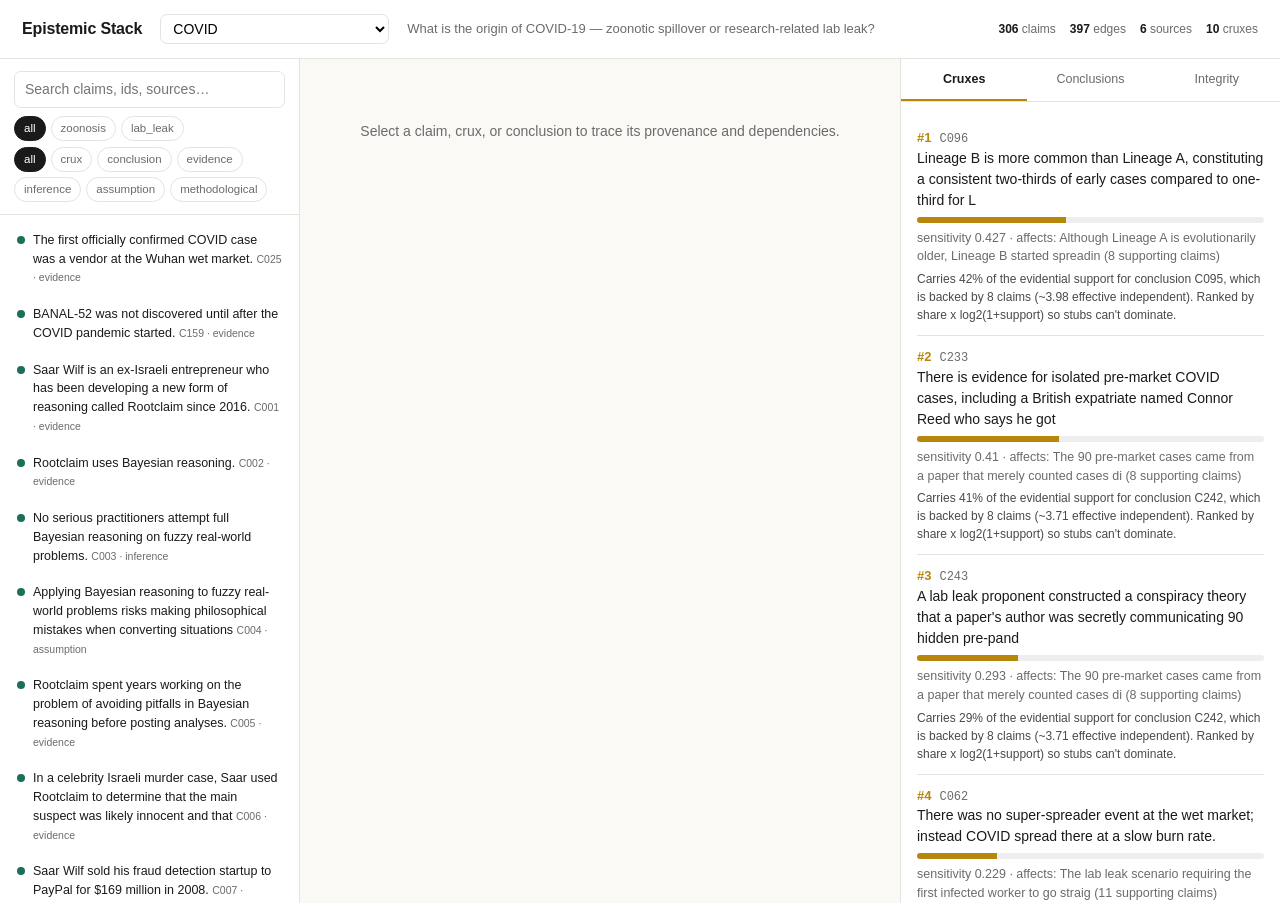
==== index.html @ 3ec90b54 "Add deployed web app: interrogable claim-graph viewer Static single-page app (web/) that loads pre-b" ====
<!DOCTYPE html>
<html lang="en">
<head>
<meta charset="utf-8">
<meta name="viewport" content="width=device-width, initial-scale=1">
<title>Epistemic Stack — claim-level provenance & crux detection</title>
<link rel="stylesheet" href="style.css">
</head>
<body>
<header>
  <h1>Epistemic&nbsp;Stack</h1>
  <select id="caseSelect" title="Choose a case"></select>
  <div class="q" id="question"></div>
  <div class="counts" id="counts"></div>
</header>

<div class="grid">
  <!-- LEFT: searchable, filterable claim index -->
  <div class="col left">
    <div class="toolbar">
      <input id="search" type="search" placeholder="Search claims, ids, sources…" autocomplete="off">
      <div class="chips" id="sideChips"></div>
      <div class="chips" id="kindChips" style="margin-top:6px"></div>
    </div>
    <div class="list" id="claimList"></div>
  </div>

  <!-- CENTER: the selected claim, its provenance, and its place in the graph -->
  <div class="col center" id="detail">
    <div class="empty">Select a claim, crux, or conclusion to trace its provenance and dependencies.</div>
  </div>

  <!-- RIGHT: deterministic assessment -->
  <div class="col right">
    <div class="tabs" id="tabs">
      <button data-tab="cruxes" class="on">Cruxes</button>
      <button data-tab="conclusions">Conclusions</button>
      <button data-tab="integrity">Integrity</button>
    </div>
    <div class="panel" id="panel"></div>
    <div class="method" id="method"></div>
  </div>
</div>

<script src="app.js"></script>
</body>
</html>
---- style.css ----
:root {
  --bg:#faf9f6; --ink:#1a1a1a; --muted:#6b6b6b; --line:#e4e3dd; --card:#fff;
  --zoo:#1d6f5c; --lab:#9c3b2e; --neutral:#586069; --crux:#b8860b; --accent:#2d5a8c;
  --warn:#a8320f; --chip:#f1f0ea;
}
* { box-sizing:border-box; }
html,body { margin:0; height:100%; }
body { font:14px/1.5 -apple-system,Segoe UI,Roboto,Helvetica,Arial,sans-serif;
  background:var(--bg); color:var(--ink); }
a { color:var(--accent); text-decoration:none; }
a:hover { text-decoration:underline; }
code { font:12px/1.4 ui-monospace,SFMono-Regular,Consolas,monospace; color:var(--muted); }
button { font:inherit; cursor:pointer; }

/* ---- header ---- */
header { padding:14px 22px; border-bottom:1px solid var(--line); background:var(--card);
  display:flex; align-items:center; gap:18px; flex-wrap:wrap; }
header h1 { margin:0; font-size:16px; font-weight:700; letter-spacing:-.01em; }
header .q { color:var(--muted); font-size:13px; max-width:640px; }
header select { font:inherit; padding:5px 8px; border:1px solid var(--line); border-radius:7px;
  background:#fff; }
.counts { margin-left:auto; font-size:12px; color:var(--muted); display:flex; gap:14px; }
.counts b { color:var(--ink); }

/* ---- layout ---- */
.grid { display:grid; grid-template-columns:300px 1fr 380px; height:calc(100vh - 56px); }
.col { overflow:auto; }
.left { border-right:1px solid var(--line); background:var(--card); }
.center { padding:22px 26px; }
.right { border-left:1px solid var(--line); background:var(--card); }

/* ---- left: search/filter/list ---- */
.toolbar { position:sticky; top:0; background:var(--card); padding:12px 14px;
  border-bottom:1px solid var(--line); z-index:2; }
.toolbar input { width:100%; padding:7px 10px; border:1px solid var(--line); border-radius:7px;
  font:inherit; margin-bottom:8px; }
.chips { display:flex; gap:5px; flex-wrap:wrap; }
.chips button { border:1px solid var(--line); background:#fff; padding:3px 9px; border-radius:20px;
  font-size:11.5px; color:var(--muted); }
.chips button.on { background:var(--ink); color:#fff; border-color:var(--ink); }
.list { padding:6px; }
.row { padding:8px 10px; border-radius:7px; cursor:pointer; border:1px solid transparent;
  display:flex; gap:8px; align-items:flex-start; }
.row:hover { background:var(--chip); }
.row.sel { background:#eef3f9; border-color:#cddcec; }
.row .dot { width:8px; height:8px; border-radius:50%; margin-top:5px; flex:none; background:var(--neutral); }
.row .dot.zoo { background:var(--zoo); } .row .dot.lab { background:var(--lab); }
.row .rtext { font-size:12.5px; }
.row .rid { font-size:10.5px; color:var(--muted); }
.row .star { color:var(--crux); font-size:11px; margin-left:auto; flex:none; }

/* ---- pills ---- */
.pill { display:inline-block; font-size:11px; padding:2px 8px; border-radius:20px;
  border:1px solid var(--line); color:var(--muted); background:#fff; }
.pill.zoo { color:var(--zoo); border-color:var(--zoo); }
.pill.lab { color:var(--lab); border-color:var(--lab); }
.pill.crux { color:var(--crux); border-color:var(--crux); font-weight:600; }
.pill.kind { background:var(--chip); border-color:var(--chip); }

/* ---- center: claim detail ---- */
.empty { color:var(--muted); padding:40px 0; text-align:center; }
.detail h2 { font-size:18px; line-height:1.4; margin:2px 0 12px; font-weight:600; }
.detail .pills { display:flex; gap:7px; flex-wrap:wrap; align-items:center; margin-bottom:14px; }
.span { border-left:3px solid var(--crux); background:#fbf7ec; padding:10px 14px; border-radius:0 7px 7px 0;
  font-size:13px; color:#3a3a3a; margin:10px 0; }
.span .attr { display:block; margin-top:6px; font-size:11.5px; color:var(--muted); font-style:normal; }
.framing { border-left:3px solid var(--lab); background:#fbf1ef; padding:8px 14px; border-radius:0 7px 7px 0;
  font-size:12.5px; margin:10px 0; }
.rel { margin-top:20px; }
.rel h3 { font-size:11.5px; text-transform:uppercase; letter-spacing:.05em; color:var(--muted);
  margin:0 0 8px; border-bottom:1px solid var(--line); padding-bottom:5px; }
.edge { display:flex; gap:9px; align-items:baseline; padding:6px 0; cursor:pointer; }
.edge:hover .etext { text-decoration:underline; }
.etype { font-size:10.5px; padding:1px 7px; border-radius:4px; background:var(--chip); color:var(--muted);
  flex:none; min-width:104px; text-align:center; }
.etype.depends_on { background:#eef3f9; color:var(--accent); }
.etype.is_evidence_for { background:#eef7f2; color:var(--zoo); }
.etype.contradicts { background:#fbf1ef; color:var(--lab); }
.etext { font-size:12.5px; } .etext .eid { color:var(--muted); font-size:10.5px; }

/* ---- right: assessment ---- */
.tabs { display:flex; border-bottom:1px solid var(--line); position:sticky; top:0; background:var(--card); z-index:2; }
.tabs button { flex:1; padding:11px 6px; border:none; background:none; color:var(--muted);
  font-size:12.5px; border-bottom:2px solid transparent; }
.tabs button.on { color:var(--ink); border-bottom-color:var(--crux); font-weight:600; }
.panel { padding:14px 16px; }
.item { padding:11px 0; border-bottom:1px solid var(--line); }
.item .top { display:flex; gap:8px; align-items:baseline; }
.item .rank { font-weight:700; color:var(--crux); font-size:13px; }
.item .aff { font-size:12.5px; color:var(--muted); margin:4px 0; }
.item .why { font-size:12px; color:#4a4a4a; margin-top:4px; }
.item.click { cursor:pointer; } .item.click:hover { background:var(--chip); margin:0 -16px; padding-left:16px; padding-right:16px; }
.bar { height:6px; background:#eee; border-radius:4px; overflow:hidden; margin:6px 0; }
.bar > span { display:block; height:100%; background:var(--crux); }
.bar.blue > span { background:var(--accent); }
.metric { display:flex; gap:6px; align-items:baseline; }
.metric b { font-size:15px; } .metric small { color:var(--muted); font-size:11px; }
.sev { font-size:10.5px; padding:1px 7px; border-radius:20px; font-weight:600; }
.sev.pure-circular { background:#fbe9e4; color:var(--warn); }
.sev.redundant { background:var(--chip); color:var(--muted); }
.muted { color:var(--muted); font-size:12px; }
.method { font-size:11px; color:var(--muted); padding:10px 16px; border-top:1px solid var(--line);
  background:#fbfbf9; }
.notrun { padding:60px 30px; text-align:center; color:var(--muted); }
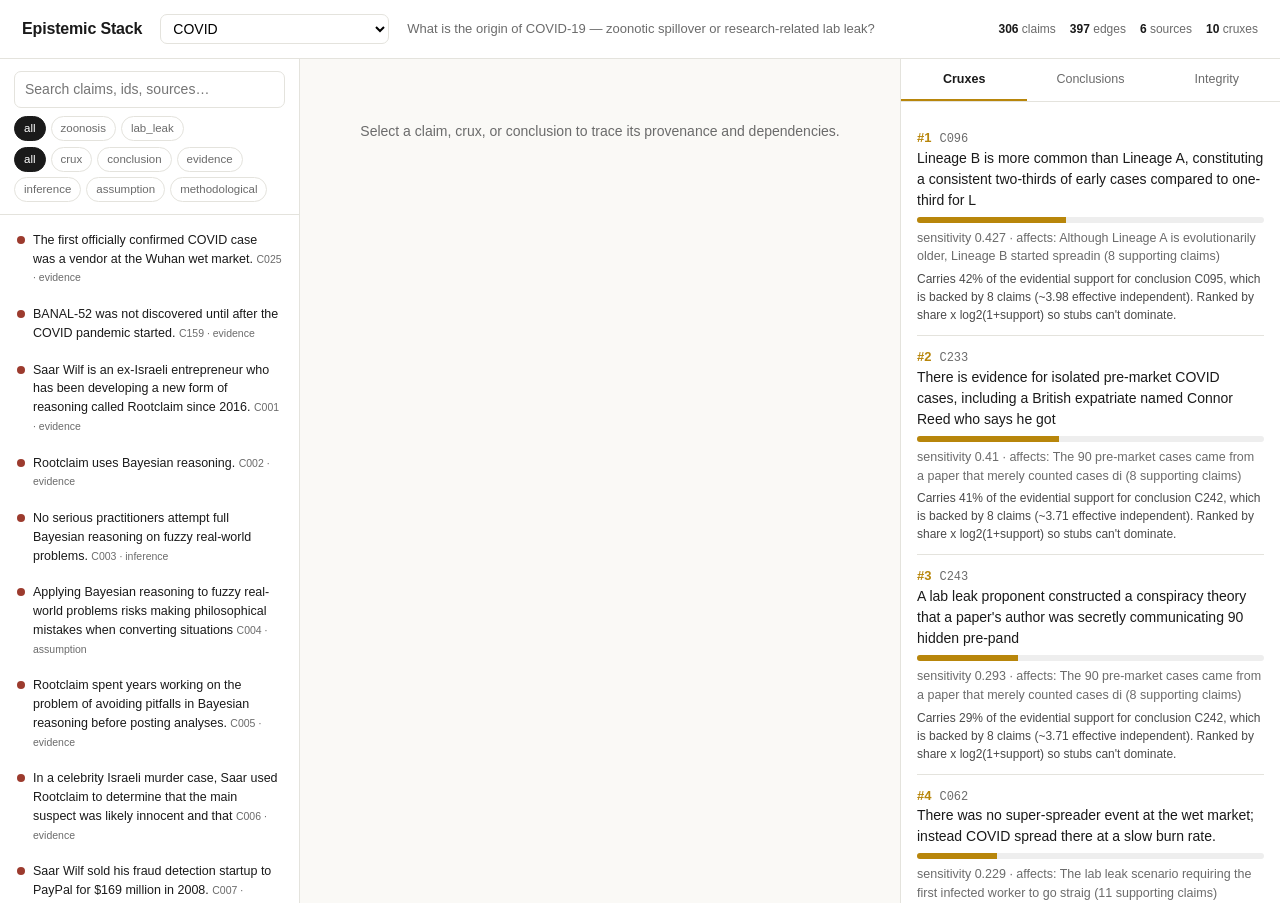
==== commit 755082fa: "Add inline SVG favicon: kill the only console error (favicon 404) Verified in-browser via Playwright" ====
--- a/index.html
+++ b/index.html
@@ -4,6 +4,7 @@
 <meta charset="utf-8">
 <meta name="viewport" content="width=device-width, initial-scale=1">
 <title>Epistemic Stack — claim-level provenance & crux detection</title>
+<link rel="icon" href="data:image/svg+xml,%3Csvg xmlns='http://www.w3.org/2000/svg' viewBox='0 0 32 32'%3E%3Crect width='32' height='32' rx='6' fill='%23b8860b'/%3E%3Ctext x='16' y='23' font-size='20' text-anchor='middle' fill='white' font-family='sans-serif'%3EE%3C/text%3E%3C/svg%3E">
 <link rel="stylesheet" href="style.css">
 </head>
 <body>
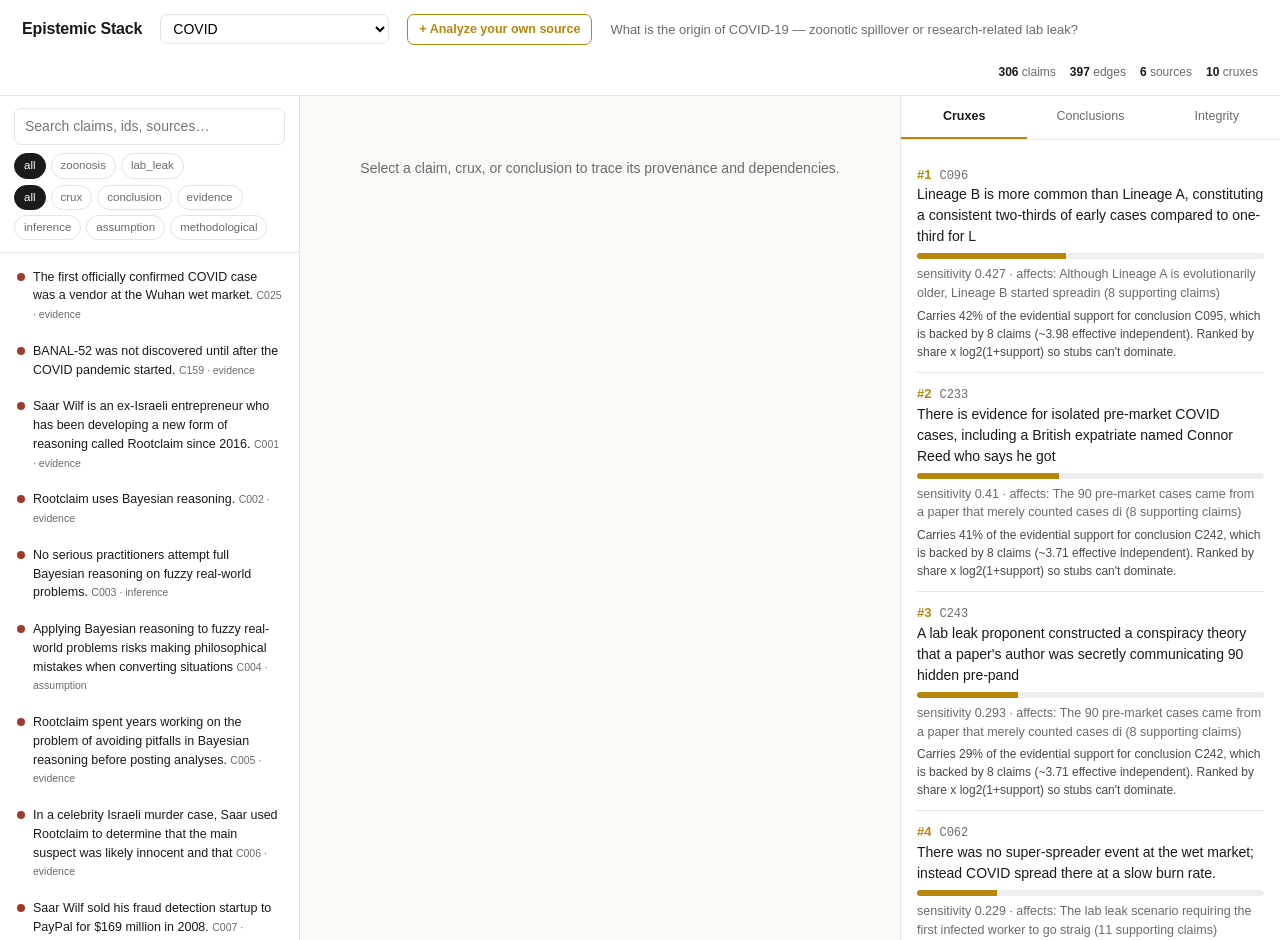
==== commit f409805c: "Add bring-your-own-source: live deterministic warrant audit on user graphs Users turn any article in" ====
--- a/index.html
+++ b/index.html
@@ -11,6 +11,7 @@
 <header>
   <h1>Epistemic&nbsp;Stack</h1>
   <select id="caseSelect" title="Choose a case"></select>
+  <button id="byoBtn" class="byobtn" title="Audit a claim graph you built from your own sources">+ Analyze your own source</button>
   <div class="q" id="question"></div>
   <div class="counts" id="counts"></div>
 </header>
@@ -43,6 +44,44 @@
   </div>
 </div>
 
+<!-- BRING YOUR OWN: audit a claim graph the user built from any source, no API key -->
+<div id="byo" class="modal hidden">
+  <div class="modalcard">
+    <div class="modalhead">
+      <b>Analyze your own source</b>
+      <button id="byoClose" class="x" title="Close">×</button>
+    </div>
+    <div class="modalbody">
+      <p class="muted">
+        The warrant audit (concentration, effective-independent count, circular-support) is pure
+        graph arithmetic — <b>no API key, nothing sent to us</b>. You supply the claim graph; this
+        tool computes the numbers, deterministically. Turning your article into that graph is the
+        one step that needs a model, so you run it in <b>your own Claude</b>:
+      </p>
+      <ol class="steps">
+        <li>Copy the prompt below into Claude (or Claude Code), then paste your article(s) after it.</li>
+        <li>Claude returns one JSON object (claims + typed edges). Save or copy it.</li>
+        <li>Drop that JSON here → get an instant, reproducible warrant audit.</li>
+      </ol>
+      <div class="promptbox">
+        <button id="byoCopy" class="copybtn">Copy prompt</button>
+        <textarea id="byoPrompt" readonly spellcheck="false"></textarea>
+      </div>
+      <div class="drop">
+        <label class="filelbl">Upload JSON file
+          <input id="byoFile" type="file" accept="application/json,.json" hidden></label>
+        <span class="muted">or paste the JSON below</span>
+      </div>
+      <textarea id="byoPaste" placeholder='{ "question": "...", "claims": [...], "edges": [...] }'
+        spellcheck="false"></textarea>
+      <div class="modalfoot">
+        <button id="byoRun" class="runbtn">Run warrant audit</button>
+        <span id="byoMsg" class="byomsg"></span>
+      </div>
+    </div>
+  </div>
+</div>
+
 <script src="app.js"></script>
 </body>
 </html>
--- a/style.css
+++ b/style.css
@@ -102,3 +102,62 @@
 .method { font-size:11px; color:var(--muted); padding:10px 16px; border-top:1px solid var(--line);
   background:#fbfbf9; }
 .notrun { padding:60px 30px; text-align:center; color:var(--muted); }
+
+/* ---- center: Detail/Support-tree toggle + tree viz ---- */
+.viewtoggle { display:flex; gap:6px; margin-bottom:16px; }
+.viewtoggle button { border:1px solid var(--line); background:#fff; padding:4px 13px; border-radius:7px;
+  font-size:12.5px; color:var(--muted); }
+.viewtoggle button.on { background:var(--ink); color:#fff; border-color:var(--ink); }
+.gcap { font-size:13px; color:#333; margin-bottom:2px; }
+.tmetrics { font-size:12px; color:var(--muted); margin-bottom:10px; }
+.tmetrics b { color:var(--ink); font-size:14px; }
+.gsvg { width:100%; height:auto; max-height:480px; border:1px solid var(--line); border-radius:9px;
+  background:#fcfcfa; }
+.gsvg text { font-family:-apple-system,Segoe UI,Roboto,sans-serif; }
+.tchips { display:flex; flex-direction:column; gap:6px; }
+.tchips button { text-align:left; border:1px solid var(--line); background:#fff; padding:8px 11px;
+  border-radius:7px; font-size:12.5px; cursor:pointer; }
+.tchips button:hover { background:var(--chip); }
+
+/* ---- bring-your-own: header button + modal ---- */
+.byobtn { border:1px solid var(--crux); color:var(--crux); background:#fff; padding:5px 11px;
+  border-radius:7px; font-size:12.5px; font-weight:600; }
+.byobtn:hover { background:#fbf7ec; }
+.modal { position:fixed; inset:0; background:rgba(26,26,26,.42); display:flex;
+  align-items:flex-start; justify-content:center; padding:40px 16px; z-index:50; overflow:auto; }
+.modal.hidden { display:none; }
+.modalcard { background:var(--card); border-radius:12px; width:100%; max-width:720px;
+  box-shadow:0 14px 50px rgba(0,0,0,.25); }
+.modalhead { display:flex; align-items:center; justify-content:space-between;
+  padding:16px 20px; border-bottom:1px solid var(--line); }
+.modalhead b { font-size:15px; }
+.modalhead .x { border:none; background:none; font-size:22px; line-height:1; color:var(--muted); }
+.modalhead .x:hover { color:var(--ink); }
+.modalbody { padding:18px 20px 20px; }
+.modalbody p { margin:0 0 12px; font-size:13px; }
+.steps { margin:0 0 14px; padding-left:20px; font-size:12.5px; color:#4a4a4a; }
+.steps li { margin:3px 0; }
+.promptbox { position:relative; margin-bottom:16px; }
+.promptbox textarea { width:100%; height:150px; font:11.5px/1.5 ui-monospace,Consolas,monospace;
+  border:1px solid var(--line); border-radius:8px; padding:10px 12px; background:#fbfbf9;
+  color:#333; resize:vertical; }
+.copybtn { position:absolute; top:8px; right:8px; border:1px solid var(--line); background:#fff;
+  padding:3px 9px; border-radius:6px; font-size:11px; color:var(--muted); z-index:1; }
+.copybtn:hover { background:var(--chip); color:var(--ink); }
+.drop { display:flex; align-items:center; gap:12px; margin-bottom:8px; }
+.filelbl { border:1px solid var(--accent); color:var(--accent); background:#fff; padding:6px 12px;
+  border-radius:7px; font-size:12.5px; font-weight:600; cursor:pointer; }
+.filelbl:hover { background:#eef3f9; }
+#byoPaste { width:100%; height:120px; font:11.5px/1.5 ui-monospace,Consolas,monospace;
+  border:1px solid var(--line); border-radius:8px; padding:10px 12px; resize:vertical; }
+.modalfoot { display:flex; align-items:center; gap:14px; margin-top:14px; }
+.runbtn { background:var(--crux); color:#fff; border:none; padding:9px 18px; border-radius:8px;
+  font-size:13px; font-weight:600; }
+.runbtn:hover { background:#9c7209; }
+.runbtn:disabled { opacity:.55; cursor:default; }
+.byomsg { font-size:12.5px; }
+.byomsg.err { color:var(--warn); }
+.byomsg.ok { color:var(--zoo); }
+.warnbanner { background:#fdf6e3; border:1px solid #efe0a8; color:#7a5c0a; border-radius:8px;
+  padding:9px 12px; font-size:12px; margin-bottom:14px; }
+.warnbanner ul { margin:6px 0 0; padding-left:18px; }
